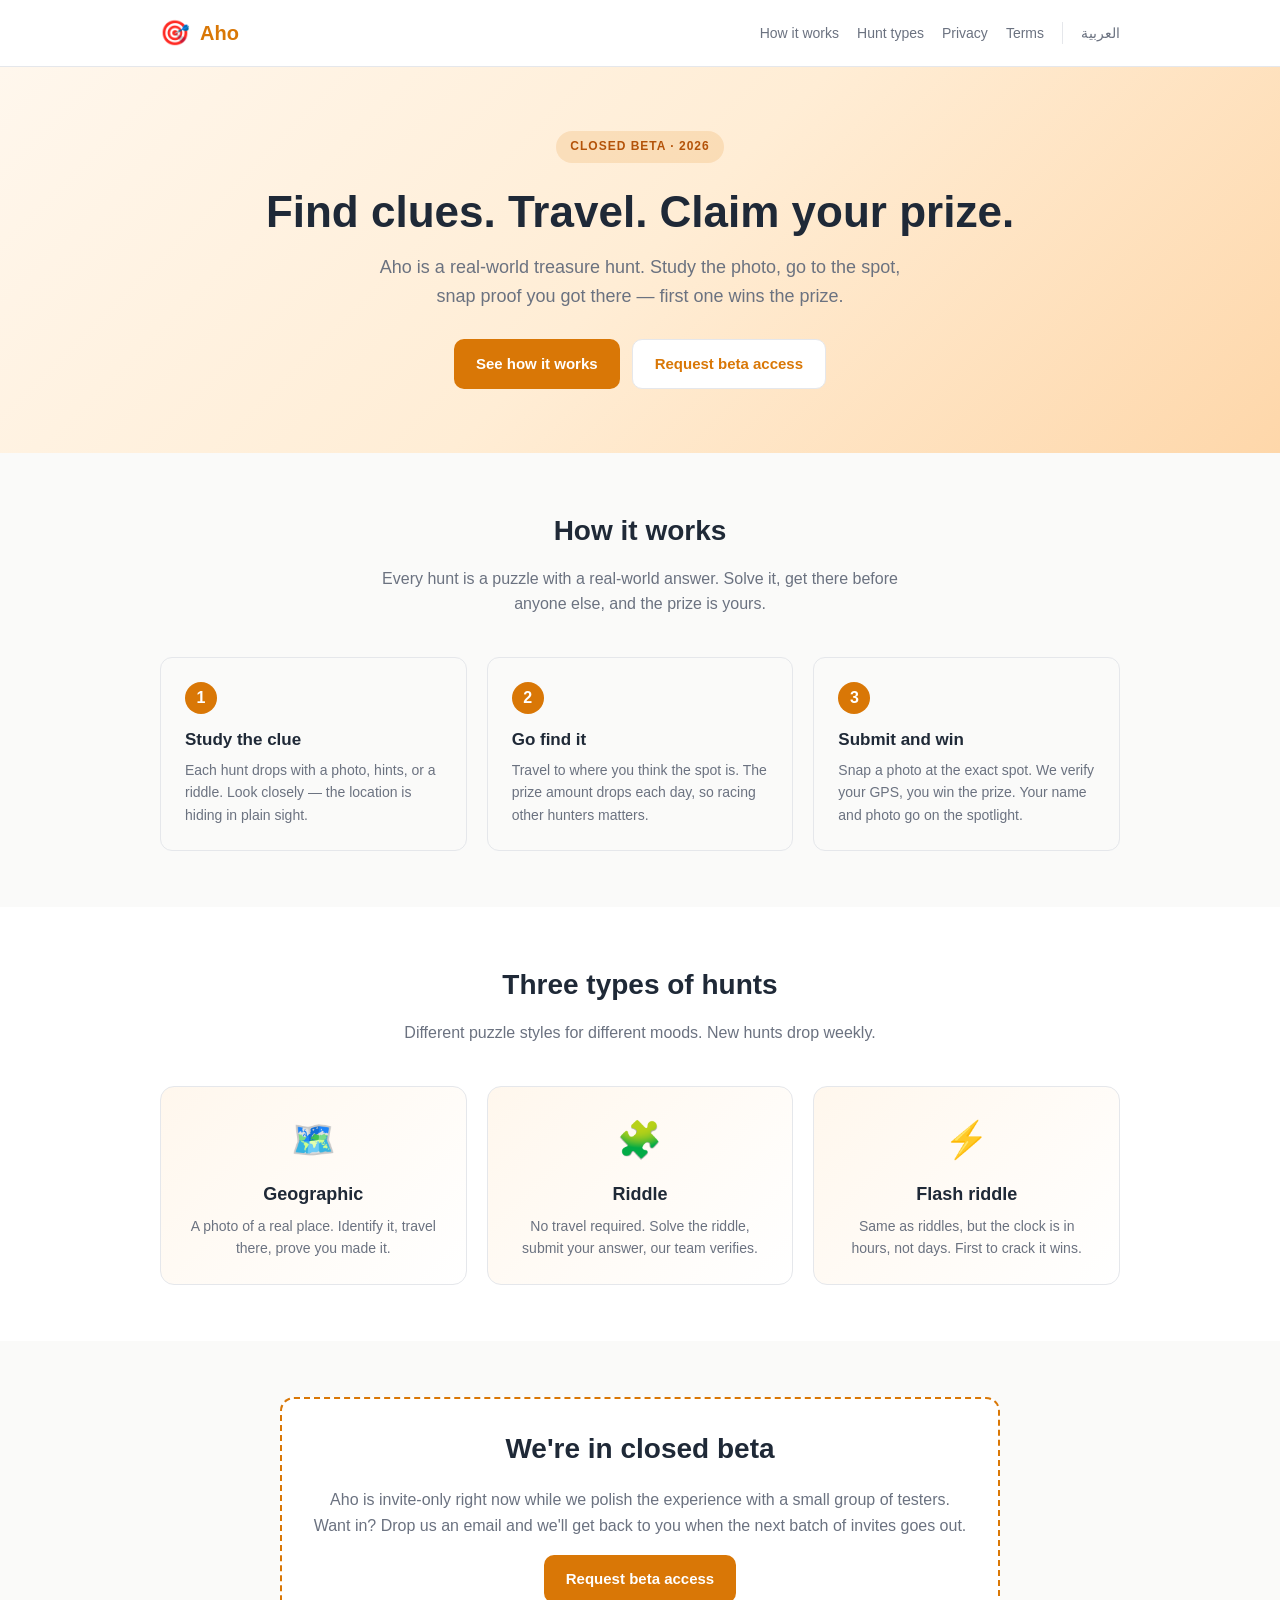
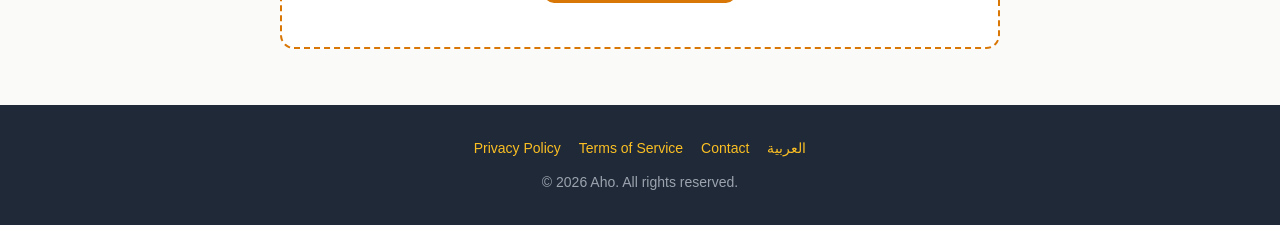
==== index.html @ 04b5e61f "init" ====
<!DOCTYPE html>
<html lang="en">
<head>
  <meta charset="UTF-8">
  <meta name="viewport" content="width=device-width, initial-scale=1.0">
  <meta name="robots" content="index, follow">
  <title>Aho — Real-world Treasure Hunts</title>
  <meta name="description" content="Aho is a real-world treasure hunt app. Find clues, travel to the spot, claim your prize.">
  <meta property="og:title" content="Aho — Real-world Treasure Hunts">
  <meta property="og:description" content="Find clues. Travel to the spot. Claim your prize.">
  <meta property="og:type" content="website">
  <link rel="icon" href="data:image/svg+xml,%3Csvg xmlns='http://www.w3.org/2000/svg' viewBox='0 0 100 100'%3E%3Ctext y='.9em' font-size='90'%3E🎯%3C/text%3E%3C/svg%3E">
  <link rel="stylesheet" href="style.css">
</head>
<body>
  <div class="topbar">
    <div class="topbar-inner">
      <a href="./" class="brand"><span class="icon">🎯</span> Aho</a>
      <div class="nav-links">
        <a href="#how">How it works</a>
        <a href="#hunts">Hunt types</a>
        <a href="privacy.html">Privacy</a>
        <a href="terms.html">Terms</a>
        <a href="ar/" class="lang-switch">العربية</a>
      </div>
    </div>
  </div>

  <section class="hero">
    <div class="hero-inner">
      <span class="badge">Closed beta · 2026</span>
      <h1>Find clues. Travel. Claim your prize.</h1>
      <p class="tagline">Aho is a real-world treasure hunt. Study the photo,
      go to the spot, snap proof you got there — first one wins the prize.</p>
      <div class="cta-row">
        <a href="#how" class="cta cta-primary">See how it works</a>
        <a href="mailto:aho.hunts@gmail.com?subject=Aho%20beta%20access" class="cta cta-secondary">Request beta access</a>
      </div>
    </div>
  </section>

  <section id="how">
    <div class="section-inner">
      <h2>How it works</h2>
      <p class="lede">Every hunt is a puzzle with a real-world answer. Solve
      it, get there before anyone else, and the prize is yours.</p>

      <div class="steps">
        <div class="step">
          <span class="step-num">1</span>
          <h3>Study the clue</h3>
          <p>Each hunt drops with a photo, hints, or a riddle. Look closely —
          the location is hiding in plain sight.</p>
        </div>
        <div class="step">
          <span class="step-num">2</span>
          <h3>Go find it</h3>
          <p>Travel to where you think the spot is. The prize amount drops
          each day, so racing other hunters matters.</p>
        </div>
        <div class="step">
          <span class="step-num">3</span>
          <h3>Submit and win</h3>
          <p>Snap a photo at the exact spot. We verify your GPS, you win
          the prize. Your name and photo go on the spotlight.</p>
        </div>
      </div>
    </div>
  </section>

  <section id="hunts" class="alt">
    <div class="section-inner">
      <h2>Three types of hunts</h2>
      <p class="lede">Different puzzle styles for different moods. New hunts
      drop weekly.</p>

      <div class="hunts">
        <div class="hunt">
          <span class="icon">🗺️</span>
          <h3>Geographic</h3>
          <p>A photo of a real place. Identify it, travel there, prove
          you made it.</p>
        </div>
        <div class="hunt">
          <span class="icon">🧩</span>
          <h3>Riddle</h3>
          <p>No travel required. Solve the riddle, submit your answer,
          our team verifies.</p>
        </div>
        <div class="hunt">
          <span class="icon">⚡</span>
          <h3>Flash riddle</h3>
          <p>Same as riddles, but the clock is in hours, not days.
          First to crack it wins.</p>
        </div>
      </div>
    </div>
  </section>

  <section>
    <div class="section-inner">
      <div class="beta-callout">
        <h2>We're in closed beta</h2>
        <p>Aho is invite-only right now while we polish the experience with
        a small group of testers. Want in? Drop us an email and we'll get
        back to you when the next batch of invites goes out.</p>
        <p style="margin-top: 16px;">
          <a href="mailto:aho.hunts@gmail.com?subject=Aho%20beta%20access" class="cta cta-primary">Request beta access</a>
        </p>
      </div>
    </div>
  </section>

  <footer class="site-footer">
    <div class="footer-links">
      <a href="privacy.html">Privacy Policy</a>
      <a href="terms.html">Terms of Service</a>
      <a href="mailto:aho.hunts@gmail.com">Contact</a>
      <a href="ar/">العربية</a>
    </div>
    <div>© 2026 Aho. All rights reserved.</div>
  </footer>
</body>
</html>
---- style.css ----
/* Aho marketing site — single stylesheet, mobile-first, RTL-aware. */
:root {
  --fg: #1f2937;
  --muted: #6b7280;
  --accent: #d97706;
  --accent-dark: #b45309;
  --bg: #fafaf9;
  --card: #ffffff;
  --border: #e5e7eb;
  --max: 960px;
  --max-prose: 720px;
}

* { box-sizing: border-box; }

html { -webkit-text-size-adjust: 100%; }

body {
  font-family: -apple-system, BlinkMacSystemFont, "Segoe UI", Roboto,
    Helvetica, Arial, sans-serif, "Apple Color Emoji", "Segoe UI Emoji";
  color: var(--fg);
  background: var(--bg);
  line-height: 1.6;
  margin: 0;
}

/* Arabic typography tuning. */
body[dir="rtl"] {
  font-family: "Segoe UI", Tahoma, Arial, "Helvetica Neue", sans-serif;
}

a { color: var(--accent); }
a:hover { color: var(--accent-dark); }

/* Top bar — present on every page. */
.topbar {
  background: var(--card);
  border-bottom: 1px solid var(--border);
  padding: 14px 20px;
}
.topbar-inner {
  max-width: var(--max);
  margin: 0 auto;
  display: flex;
  align-items: center;
  justify-content: space-between;
  gap: 16px;
}
.brand {
  display: inline-flex;
  align-items: center;
  gap: 10px;
  font-size: 20px;
  font-weight: 700;
  color: var(--accent);
  text-decoration: none;
}
.brand .icon { font-size: 24px; }

.nav-links {
  display: flex;
  gap: 18px;
  font-size: 14px;
  align-items: center;
}
.nav-links a {
  color: var(--muted);
  text-decoration: none;
}
.nav-links a:hover, .nav-links a.current {
  color: var(--accent);
}
.lang-switch {
  border-inline-start: 1px solid var(--border);
  padding-inline-start: 18px;
  font-weight: 500;
}

/* Hero — marketing-only. */
.hero {
  background: linear-gradient(135deg, #fff7ed 0%, #ffedd5 50%, #fed7aa 100%);
  padding: 64px 20px;
  text-align: center;
  position: relative;
  overflow: hidden;
}
.hero-inner {
  max-width: var(--max);
  margin: 0 auto;
  position: relative;
  z-index: 1;
}
.hero .badge {
  display: inline-block;
  background: rgba(217, 119, 6, 0.15);
  color: var(--accent-dark);
  font-size: 12px;
  font-weight: 600;
  letter-spacing: 1px;
  text-transform: uppercase;
  padding: 6px 14px;
  border-radius: 999px;
  margin-bottom: 24px;
}
.hero h1 {
  font-size: 44px;
  margin: 0 0 16px;
  line-height: 1.15;
}
.hero p.tagline {
  font-size: 18px;
  color: var(--muted);
  margin: 0 auto 28px;
  max-width: 540px;
}
.cta-row {
  display: flex;
  gap: 12px;
  justify-content: center;
  flex-wrap: wrap;
}
.cta {
  display: inline-flex;
  align-items: center;
  gap: 8px;
  padding: 12px 22px;
  border-radius: 10px;
  text-decoration: none;
  font-weight: 600;
  font-size: 15px;
  transition: transform 0.1s ease;
}
.cta:hover { transform: translateY(-1px); }
.cta-primary {
  background: var(--accent);
  color: #fff;
}
.cta-secondary {
  background: #fff;
  color: var(--accent);
  border: 1px solid var(--border);
}

/* Sections. */
section {
  padding: 56px 20px;
}
.section-inner {
  max-width: var(--max);
  margin: 0 auto;
}
section.alt { background: var(--card); }
section h2 {
  font-size: 28px;
  margin: 0 0 12px;
  text-align: center;
}
section .lede {
  text-align: center;
  color: var(--muted);
  max-width: 560px;
  margin: 0 auto 40px;
}

/* How it works steps. */
.steps {
  display: grid;
  grid-template-columns: repeat(auto-fit, minmax(220px, 1fr));
  gap: 20px;
}
.step {
  background: var(--bg);
  border: 1px solid var(--border);
  border-radius: 12px;
  padding: 24px;
}
.step-num {
  display: inline-block;
  width: 32px;
  height: 32px;
  line-height: 32px;
  border-radius: 999px;
  background: var(--accent);
  color: #fff;
  font-weight: 700;
  text-align: center;
  margin-bottom: 12px;
}
.step h3 { margin: 0 0 6px; font-size: 17px; }
.step p { margin: 0; color: var(--muted); font-size: 14px; }

/* Hunt-type cards. */
.hunts {
  display: grid;
  grid-template-columns: repeat(auto-fit, minmax(220px, 1fr));
  gap: 20px;
}
.hunt {
  background: linear-gradient(135deg, #fff7ed, #ffffff);
  border: 1px solid var(--border);
  border-radius: 14px;
  padding: 24px;
  text-align: center;
}
.hunt .icon {
  font-size: 36px;
  display: block;
  margin-bottom: 12px;
}
.hunt h3 { margin: 0 0 6px; font-size: 18px; }
.hunt p { margin: 0; color: var(--muted); font-size: 14px; }

/* Beta callout. */
.beta-callout {
  background: var(--card);
  border: 2px dashed var(--accent);
  border-radius: 14px;
  padding: 28px;
  max-width: var(--max-prose);
  margin: 0 auto;
  text-align: center;
}
.beta-callout h2 { margin-top: 0; }
.beta-callout p { color: var(--muted); }

/* Prose-style content (legal pages). */
main.prose {
  max-width: var(--max-prose);
  margin: 0 auto;
  padding: 32px 20px 64px;
}
main.prose h1 { font-size: 28px; margin: 0 0 8px; }
main.prose h2 { font-size: 18px; margin: 32px 0 8px; }
main.prose h3 { font-size: 15px; margin: 20px 0 6px; }
main.prose p, main.prose ul, main.prose ol { margin: 0 0 12px; }
main.prose ul, main.prose ol { padding-inline-start: 22px; }
main.prose li { margin-bottom: 4px; }
main.prose .meta {
  color: var(--muted);
  font-size: 14px;
  margin-bottom: 24px;
}

code {
  background: #f3f4f6;
  padding: 1px 5px;
  border-radius: 3px;
  font-size: 0.92em;
}

/* Footer. */
footer.site-footer {
  background: #1f2937;
  color: #9ca3af;
  padding: 32px 20px;
  text-align: center;
  font-size: 14px;
}
footer.site-footer a { color: #fbbf24; text-decoration: none; }
footer.site-footer a:hover { text-decoration: underline; }
footer.site-footer .footer-links {
  margin-bottom: 12px;
  display: flex;
  justify-content: center;
  gap: 18px;
  flex-wrap: wrap;
}

@media (max-width: 540px) {
  .hero { padding: 48px 20px; }
  .hero h1 { font-size: 34px; }
  .hero p.tagline { font-size: 16px; }
  .nav-links { gap: 12px; font-size: 13px; }
  .lang-switch { padding-inline-start: 12px; }
  section { padding: 44px 20px; }
}

@media print {
  .topbar, footer.site-footer, .hero { display: none; }
  body { background: #fff; }
}
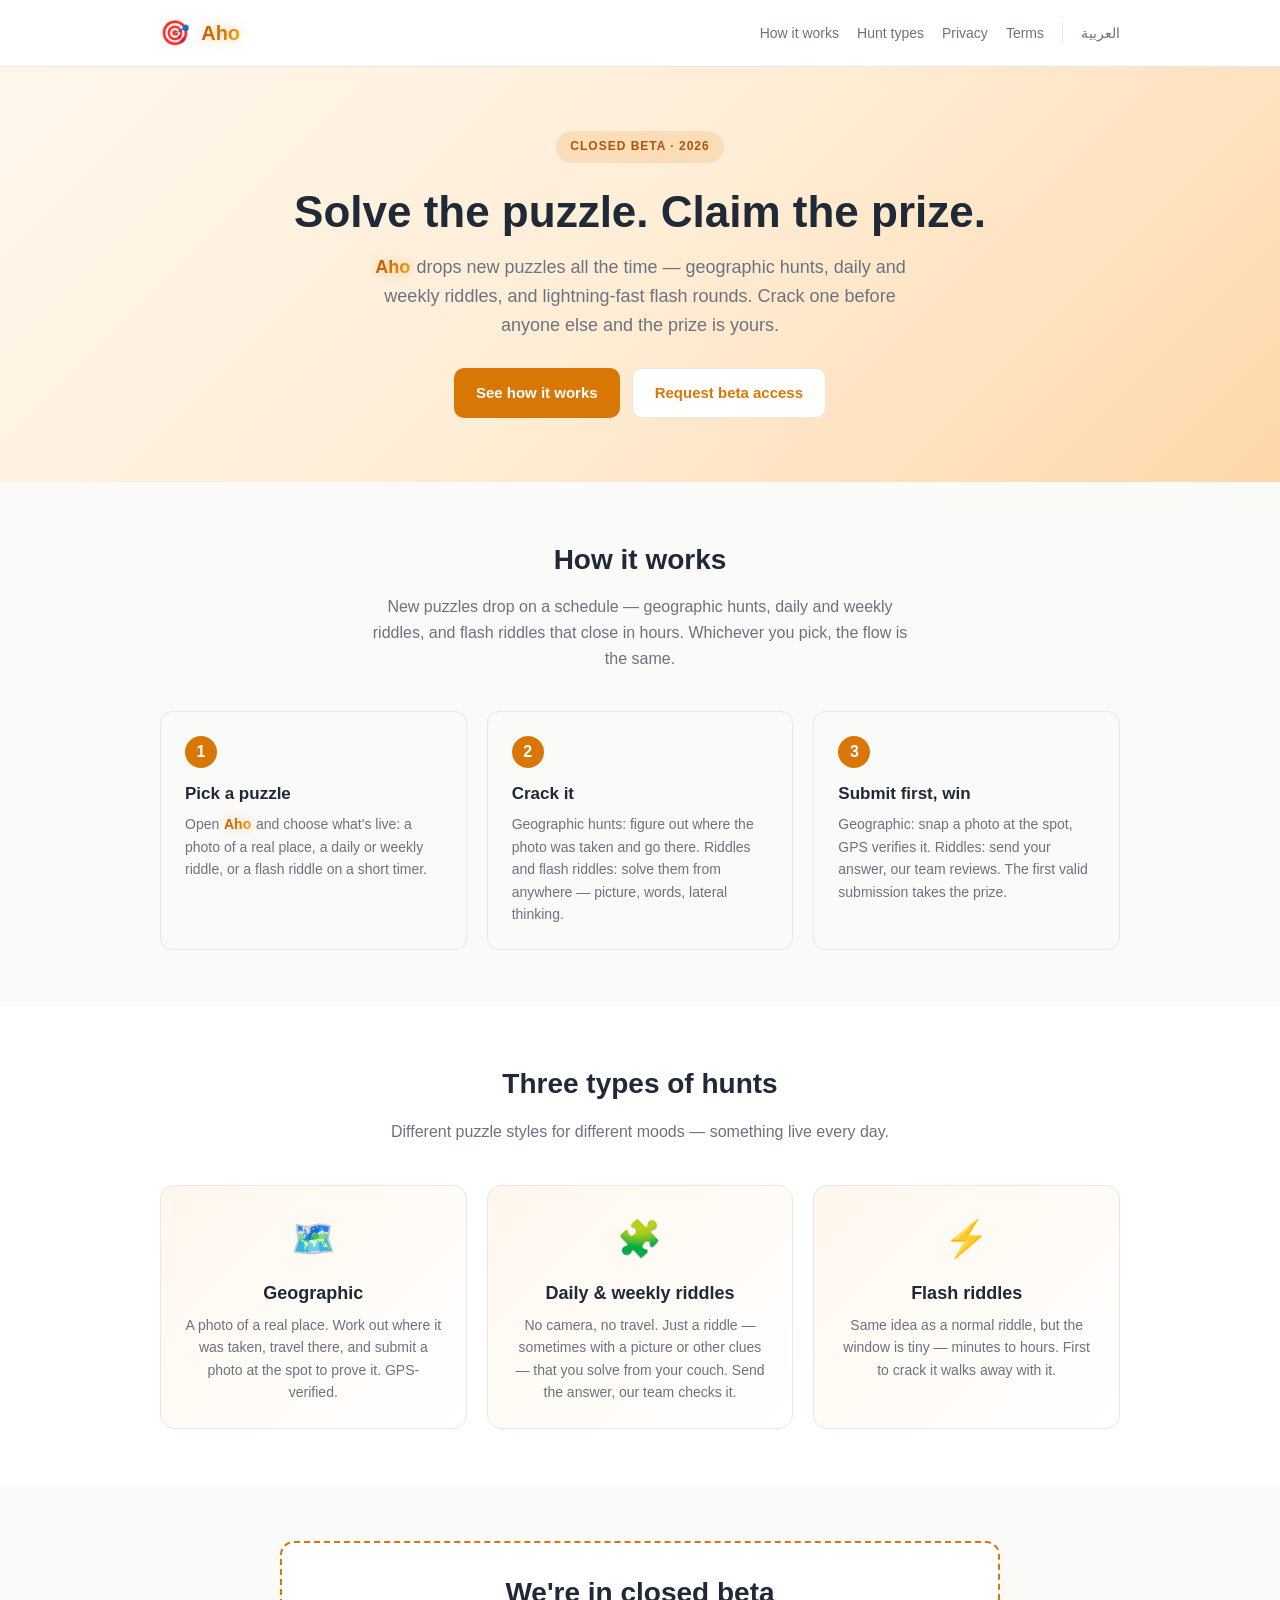
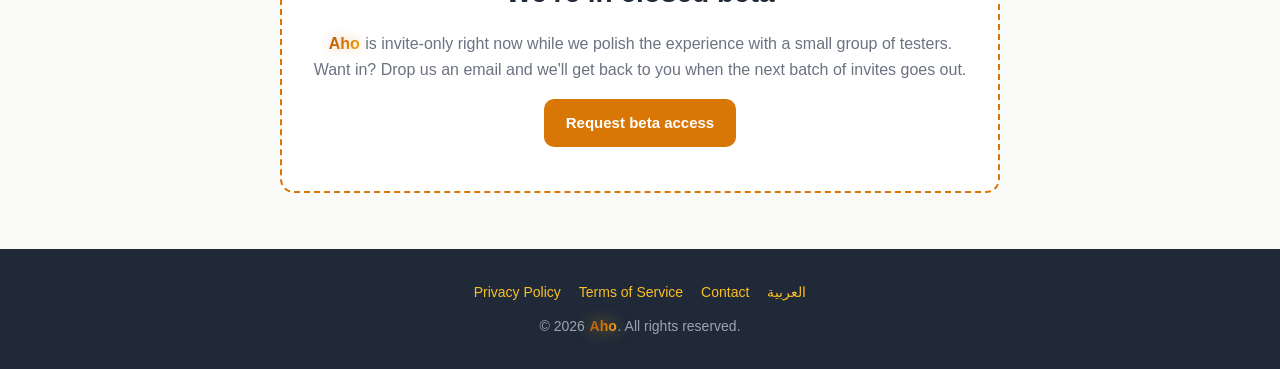
==== commit 197d4c25: "Tos & PP update" ====
--- a/index.html
+++ b/index.html
@@ -15,7 +15,7 @@
 <body>
   <div class="topbar">
     <div class="topbar-inner">
-      <a href="./" class="brand"><span class="icon">🎯</span> Aho</a>
+      <a href="./" class="brand"><span class="icon">🎯</span> <span class="brand-name">Aho</span></a>
       <div class="nav-links">
         <a href="#how">How it works</a>
         <a href="#hunts">Hunt types</a>
@@ -29,9 +29,10 @@
   <section class="hero">
     <div class="hero-inner">
       <span class="badge">Closed beta · 2026</span>
-      <h1>Find clues. Travel. Claim your prize.</h1>
-      <p class="tagline">Aho is a real-world treasure hunt. Study the photo,
-      go to the spot, snap proof you got there — first one wins the prize.</p>
+      <h1>Solve the puzzle. Claim the prize.</h1>
+      <p class="tagline"><span class="brand-name">Aho</span> drops new puzzles all the time —
+      geographic hunts, daily and weekly riddles, and lightning-fast flash rounds.
+      Crack one before anyone else and the prize is yours.</p>
       <div class="cta-row">
         <a href="#how" class="cta cta-primary">See how it works</a>
         <a href="mailto:aho.hunts@gmail.com?subject=Aho%20beta%20access" class="cta cta-secondary">Request beta access</a>
@@ -42,27 +43,31 @@
   <section id="how">
     <div class="section-inner">
       <h2>How it works</h2>
-      <p class="lede">Every hunt is a puzzle with a real-world answer. Solve
-      it, get there before anyone else, and the prize is yours.</p>
+      <p class="lede">New puzzles drop on a schedule — geographic hunts,
+      daily and weekly riddles, and flash riddles that close in hours.
+      Whichever you pick, the flow is the same.</p>
 
       <div class="steps">
         <div class="step">
           <span class="step-num">1</span>
-          <h3>Study the clue</h3>
-          <p>Each hunt drops with a photo, hints, or a riddle. Look closely —
-          the location is hiding in plain sight.</p>
+          <h3>Pick a puzzle</h3>
+          <p>Open <span class="brand-name">Aho</span> and choose what's
+          live: a photo of a real place, a daily or weekly riddle, or a
+          flash riddle on a short timer.</p>
         </div>
         <div class="step">
           <span class="step-num">2</span>
-          <h3>Go find it</h3>
-          <p>Travel to where you think the spot is. The prize amount drops
-          each day, so racing other hunters matters.</p>
+          <h3>Crack it</h3>
+          <p>Geographic hunts: figure out where the photo was taken and
+          go there. Riddles and flash riddles: solve them from anywhere
+          — picture, words, lateral thinking.</p>
         </div>
         <div class="step">
           <span class="step-num">3</span>
-          <h3>Submit and win</h3>
-          <p>Snap a photo at the exact spot. We verify your GPS, you win
-          the prize. Your name and photo go on the spotlight.</p>
+          <h3>Submit first, win</h3>
+          <p>Geographic: snap a photo at the spot, GPS verifies it.
+          Riddles: send your answer, our team reviews. The first valid
+          submission takes the prize.</p>
         </div>
       </div>
     </div>
@@ -71,27 +76,29 @@
   <section id="hunts" class="alt">
     <div class="section-inner">
       <h2>Three types of hunts</h2>
-      <p class="lede">Different puzzle styles for different moods. New hunts
-      drop weekly.</p>
+      <p class="lede">Different puzzle styles for different moods —
+      something live every day.</p>
 
       <div class="hunts">
         <div class="hunt">
           <span class="icon">🗺️</span>
           <h3>Geographic</h3>
-          <p>A photo of a real place. Identify it, travel there, prove
-          you made it.</p>
+          <p>A photo of a real place. Work out where it was taken,
+          travel there, and submit a photo at the spot to prove it.
+          GPS-verified.</p>
         </div>
         <div class="hunt">
           <span class="icon">🧩</span>
-          <h3>Riddle</h3>
-          <p>No travel required. Solve the riddle, submit your answer,
-          our team verifies.</p>
+          <h3>Daily &amp; weekly riddles</h3>
+          <p>No camera, no travel. Just a riddle — sometimes with a
+          picture or other clues — that you solve from your couch.
+          Send the answer, our team checks it.</p>
         </div>
         <div class="hunt">
           <span class="icon">⚡</span>
-          <h3>Flash riddle</h3>
-          <p>Same as riddles, but the clock is in hours, not days.
-          First to crack it wins.</p>
+          <h3>Flash riddles</h3>
+          <p>Same idea as a normal riddle, but the window is tiny —
+          minutes to hours. First to crack it walks away with it.</p>
         </div>
       </div>
     </div>
@@ -101,7 +108,7 @@
     <div class="section-inner">
       <div class="beta-callout">
         <h2>We're in closed beta</h2>
-        <p>Aho is invite-only right now while we polish the experience with
+        <p><span class="brand-name">Aho</span> is invite-only right now while we polish the experience with
         a small group of testers. Want in? Drop us an email and we'll get
         back to you when the next batch of invites goes out.</p>
         <p style="margin-top: 16px;">
@@ -118,7 +125,7 @@
       <a href="mailto:aho.hunts@gmail.com">Contact</a>
       <a href="ar/">العربية</a>
     </div>
-    <div>© 2026 Aho. All rights reserved.</div>
+    <div>© 2026 <span class="brand-name">Aho</span>. All rights reserved.</div>
   </footer>
 </body>
 </html>
--- a/style.css
+++ b/style.css
@@ -57,6 +57,40 @@
 }
 .brand .icon { font-size: 24px; }
 
+/* Glowing brand wordmark — every "Aho" / "آهو" gets the treatment. */
+.brand-name {
+  font-weight: 700;
+  background-image: linear-gradient(120deg,
+    #b45309 0%, #d97706 30%, #fbbf24 55%, #f59e0b 80%, #d97706 100%);
+  background-size: 220% auto;
+  background-position: 0% 50%;
+  -webkit-background-clip: text;
+  background-clip: text;
+  -webkit-text-fill-color: transparent;
+  color: transparent;
+  filter: drop-shadow(0 0 6px rgba(217, 119, 6, 0.4));
+  animation: aho-shimmer 4.5s ease-in-out infinite;
+  display: inline-block;
+  padding: 0 0.06em;
+}
+.brand .brand-name { font-size: inherit; }
+.site-footer .brand-name {
+  filter: drop-shadow(0 0 8px rgba(251, 191, 36, 0.55));
+}
+@keyframes aho-shimmer {
+  0%, 100% {
+    background-position: 0% 50%;
+    filter: drop-shadow(0 0 4px rgba(217, 119, 6, 0.35));
+  }
+  50% {
+    background-position: 100% 50%;
+    filter: drop-shadow(0 0 14px rgba(251, 191, 36, 0.7));
+  }
+}
+@media (prefers-reduced-motion: reduce) {
+  .brand-name { animation: none; }
+}
+
 .nav-links {
   display: flex;
   gap: 18px;
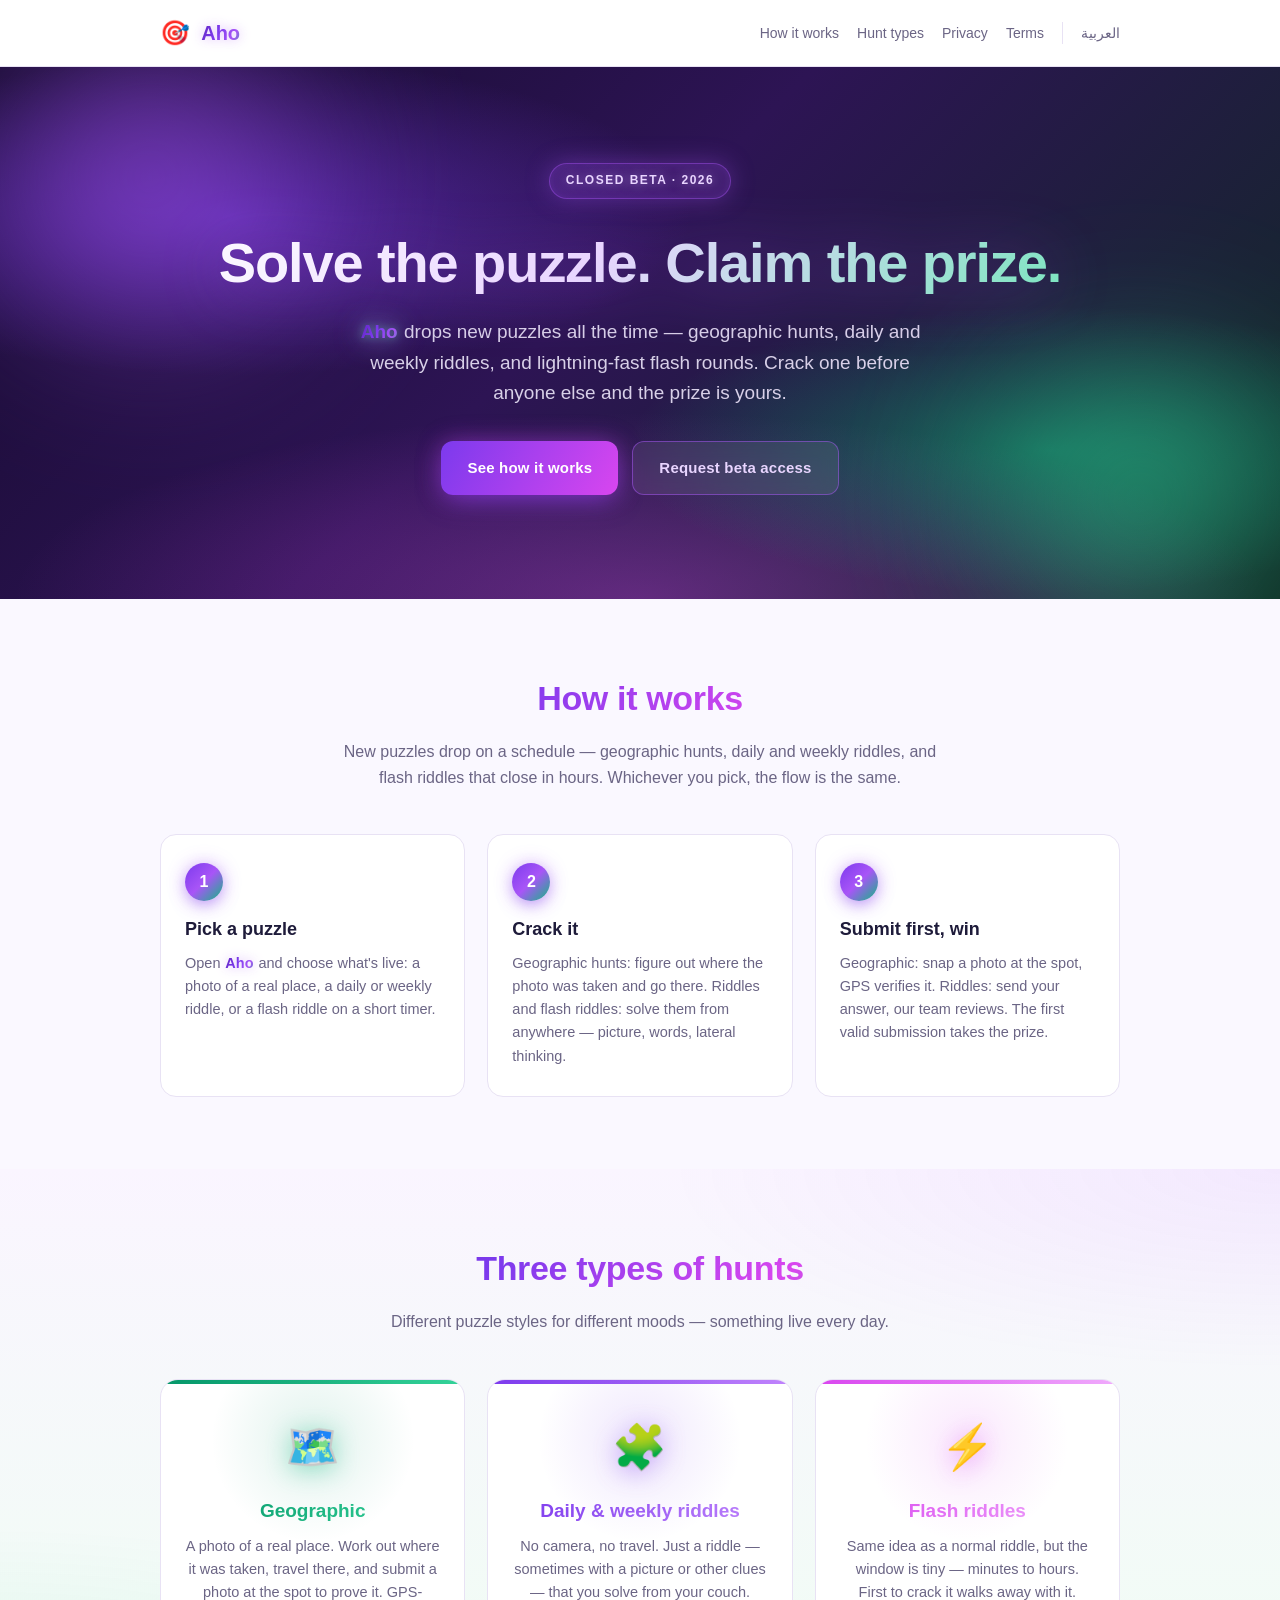
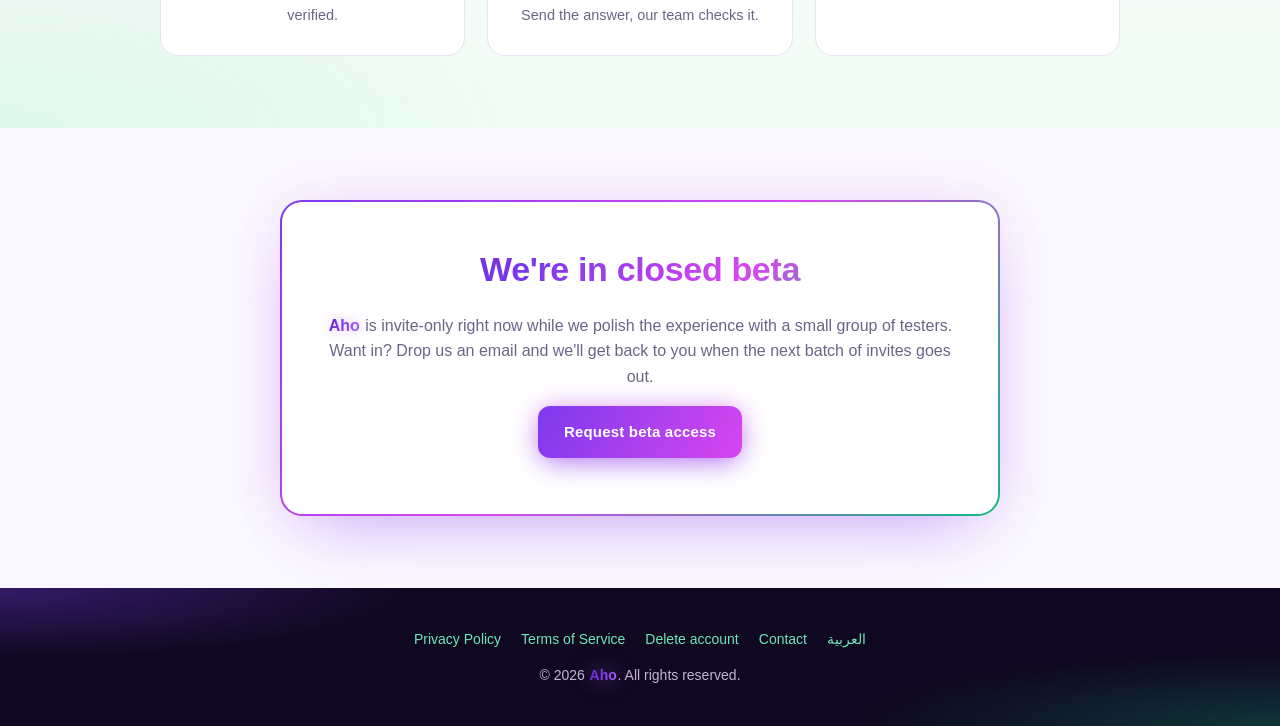
==== commit ee553fbd: "Add account deletion page (EN + AR) for Play Store requirement Adds /delete-account.html and /ar/del" ====
--- a/index.html
+++ b/index.html
@@ -122,6 +122,7 @@
     <div class="footer-links">
       <a href="privacy.html">Privacy Policy</a>
       <a href="terms.html">Terms of Service</a>
+      <a href="delete-account.html">Delete account</a>
       <a href="mailto:aho.hunts@gmail.com">Contact</a>
       <a href="ar/">العربية</a>
     </div>
--- a/style.css
+++ b/style.css
@@ -1,12 +1,18 @@
 /* Aho marketing site — single stylesheet, mobile-first, RTL-aware. */
 :root {
-  --fg: #1f2937;
-  --muted: #6b7280;
-  --accent: #d97706;
-  --accent-dark: #b45309;
-  --bg: #fafaf9;
+  --fg: #1e1b3a;
+  --muted: #6b6585;
+  --accent: #7c3aed;          /* violet-600 — primary purple */
+  --accent-dark: #5b21b6;     /* violet-800 */
+  --accent-light: #a855f7;    /* violet-500 */
+  --accent-2: #10b981;        /* emerald-500 — primary green */
+  --accent-2-dark: #047857;
+  --accent-2-light: #34d399;
+  --accent-3: #d946ef;        /* fuchsia — neon pop */
+  --bg: #faf8ff;
   --card: #ffffff;
-  --border: #e5e7eb;
+  --border: #e8e2f4;
+  --hero-deep: #150a2e;
   --max: 960px;
   --max-prose: 720px;
 }
@@ -37,6 +43,8 @@
   background: var(--card);
   border-bottom: 1px solid var(--border);
   padding: 14px 20px;
+  position: relative;
+  z-index: 5;
 }
 .topbar-inner {
   max-width: var(--max);
@@ -61,34 +69,40 @@
 .brand-name {
   font-weight: 700;
   background-image: linear-gradient(120deg,
-    #b45309 0%, #d97706 30%, #fbbf24 55%, #f59e0b 80%, #d97706 100%);
-  background-size: 220% auto;
+    #5b21b6 0%, #7c3aed 22%, #a855f7 38%, #10b981 58%, #34d399 75%, #d946ef 100%);
+  background-size: 240% auto;
   background-position: 0% 50%;
   -webkit-background-clip: text;
   background-clip: text;
   -webkit-text-fill-color: transparent;
   color: transparent;
-  filter: drop-shadow(0 0 6px rgba(217, 119, 6, 0.4));
+  filter: drop-shadow(0 0 6px rgba(168, 85, 247, 0.45));
   animation: aho-shimmer 4.5s ease-in-out infinite;
   display: inline-block;
   padding: 0 0.06em;
 }
 .brand .brand-name { font-size: inherit; }
+.hero .brand-name {
+  filter: drop-shadow(0 0 14px rgba(168, 85, 247, 0.85))
+          drop-shadow(0 0 4px rgba(110, 231, 183, 0.6));
+}
 .site-footer .brand-name {
-  filter: drop-shadow(0 0 8px rgba(251, 191, 36, 0.55));
+  filter: drop-shadow(0 0 10px rgba(168, 85, 247, 0.7));
 }
 @keyframes aho-shimmer {
   0%, 100% {
     background-position: 0% 50%;
-    filter: drop-shadow(0 0 4px rgba(217, 119, 6, 0.35));
+    filter: drop-shadow(0 0 5px rgba(124, 58, 237, 0.45));
   }
   50% {
     background-position: 100% 50%;
-    filter: drop-shadow(0 0 14px rgba(251, 191, 36, 0.7));
+    filter: drop-shadow(0 0 16px rgba(217, 70, 239, 0.65))
+            drop-shadow(0 0 6px rgba(52, 211, 153, 0.55));
   }
 }
 @media (prefers-reduced-motion: reduce) {
-  .brand-name { animation: none; }
+  .brand-name, .hero::before, .hero::after,
+  .cta-primary, .hero-orb { animation: none; }
 }
 
 .nav-links {
@@ -100,6 +114,7 @@
 .nav-links a {
   color: var(--muted);
   text-decoration: none;
+  transition: color 0.15s ease;
 }
 .nav-links a:hover, .nav-links a.current {
   color: var(--accent);
@@ -110,46 +125,97 @@
   font-weight: 500;
 }
 
-/* Hero — marketing-only. */
+/* Hero — dark, dramatic, glowing. */
 .hero {
-  background: linear-gradient(135deg, #fff7ed 0%, #ffedd5 50%, #fed7aa 100%);
-  padding: 64px 20px;
+  background:
+    radial-gradient(ellipse 60% 50% at 18% 28%, rgba(124, 58, 237, 0.55) 0%, transparent 60%),
+    radial-gradient(ellipse 55% 45% at 82% 72%, rgba(16, 185, 129, 0.45) 0%, transparent 60%),
+    radial-gradient(ellipse 70% 50% at 50% 100%, rgba(217, 70, 239, 0.35) 0%, transparent 70%),
+    linear-gradient(135deg, #150a2e 0%, #2d1454 45%, #0f2a23 100%);
+  color: #fff;
+  padding: 96px 20px 104px;
   text-align: center;
   position: relative;
   overflow: hidden;
-}
+  isolation: isolate;
+}
+/* Floating glow orbs behind hero content. */
+.hero::before, .hero::after {
+  content: '';
+  position: absolute;
+  border-radius: 50%;
+  filter: blur(80px);
+  opacity: 0.7;
+  pointer-events: none;
+  z-index: 0;
+}
+.hero::before {
+  width: 460px; height: 460px;
+  background: radial-gradient(circle, #a855f7 0%, transparent 65%);
+  top: -120px; inset-inline-start: -80px;
+  animation: orb-drift-a 22s ease-in-out infinite;
+}
+.hero::after {
+  width: 400px; height: 400px;
+  background: radial-gradient(circle, #34d399 0%, transparent 65%);
+  bottom: -100px; inset-inline-end: -60px;
+  animation: orb-drift-b 26s ease-in-out infinite;
+}
+@keyframes orb-drift-a {
+  0%, 100% { transform: translate(0, 0) scale(1); }
+  33% { transform: translate(60px, 40px) scale(1.08); }
+  66% { transform: translate(-30px, 80px) scale(0.95); }
+}
+@keyframes orb-drift-b {
+  0%, 100% { transform: translate(0, 0) scale(1); }
+  33% { transform: translate(-50px, -40px) scale(1.05); }
+  66% { transform: translate(40px, -70px) scale(0.92); }
+}
+/* Subtle grid/dot pattern over the hero. */
 .hero-inner {
   max-width: var(--max);
   margin: 0 auto;
   position: relative;
-  z-index: 1;
+  z-index: 2;
 }
 .hero .badge {
   display: inline-block;
-  background: rgba(217, 119, 6, 0.15);
-  color: var(--accent-dark);
+  background: rgba(168, 85, 247, 0.18);
+  border: 1px solid rgba(168, 85, 247, 0.45);
+  color: #e9d5ff;
   font-size: 12px;
-  font-weight: 600;
-  letter-spacing: 1px;
+  font-weight: 700;
+  letter-spacing: 1.5px;
   text-transform: uppercase;
-  padding: 6px 14px;
+  padding: 7px 16px;
   border-radius: 999px;
-  margin-bottom: 24px;
+  margin-bottom: 28px;
+  box-shadow: 0 0 24px rgba(168, 85, 247, 0.35),
+              inset 0 0 12px rgba(168, 85, 247, 0.15);
+  text-shadow: 0 0 12px rgba(217, 178, 255, 0.6);
 }
 .hero h1 {
-  font-size: 44px;
-  margin: 0 0 16px;
-  line-height: 1.15;
+  font-size: 56px;
+  font-weight: 800;
+  letter-spacing: -0.02em;
+  margin: 0 0 18px;
+  line-height: 1.3;
+  background: linear-gradient(135deg, #ffffff 0%, #e9d5ff 45%, #6ee7b7 100%);
+  -webkit-background-clip: text;
+  background-clip: text;
+  -webkit-text-fill-color: transparent;
+  color: transparent;
+  filter: drop-shadow(0 6px 32px rgba(168, 85, 247, 0.45));
 }
 .hero p.tagline {
-  font-size: 18px;
-  color: var(--muted);
-  margin: 0 auto 28px;
-  max-width: 540px;
+  font-size: 19px;
+  color: #d8d0e8;
+  margin: 0 auto 32px;
+  max-width: 580px;
 }
 .cta-row {
   display: flex;
-  gap: 12px;
+  gap: 14px;
   justify-content: center;
   flex-wrap: wrap;
 }
@@ -157,102 +223,224 @@
   display: inline-flex;
   align-items: center;
   gap: 8px;
-  padding: 12px 22px;
-  border-radius: 10px;
+  padding: 14px 26px;
+  border-radius: 12px;
   text-decoration: none;
-  font-weight: 600;
+  font-weight: 700;
   font-size: 15px;
-  transition: transform 0.1s ease;
-}
-.cta:hover { transform: translateY(-1px); }
+  letter-spacing: 0.2px;
+  transition: transform 0.15s ease, box-shadow 0.2s ease;
+  position: relative;
+}
+.cta:hover { transform: translateY(-2px); }
 .cta-primary {
-  background: var(--accent);
+  background: linear-gradient(120deg, #7c3aed 0%, #d946ef 50%, #10b981 100%);
+  background-size: 220% auto;
+  background-position: 0% 50%;
   color: #fff;
+  box-shadow: 0 8px 28px -6px rgba(124, 58, 237, 0.6),
+              0 0 24px rgba(217, 70, 239, 0.35);
+  animation: cta-shimmer 5s ease-in-out infinite;
+}
+.cta-primary:hover {
+  box-shadow: 0 12px 36px -6px rgba(124, 58, 237, 0.75),
+              0 0 36px rgba(52, 211, 153, 0.45);
+  color: #fff;
+}
+@keyframes cta-shimmer {
+  0%, 100% { background-position: 0% 50%; }
+  50% { background-position: 100% 50%; }
 }
 .cta-secondary {
+  background: rgba(255, 255, 255, 0.08);
+  color: #e9d5ff;
+  border: 1px solid rgba(168, 85, 247, 0.5);
+  backdrop-filter: blur(8px);
+  -webkit-backdrop-filter: blur(8px);
+}
+.cta-secondary:hover {
+  background: rgba(168, 85, 247, 0.15);
+  border-color: rgba(168, 85, 247, 0.85);
+  color: #fff;
+}
+/* On light sections (e.g. beta callout), make secondary readable. */
+section:not(.hero) .cta-secondary {
   background: #fff;
   color: var(--accent);
-  border: 1px solid var(--border);
+  border-color: var(--border);
+}
+section:not(.hero) .cta-secondary:hover {
+  border-color: var(--accent);
+  color: var(--accent-dark);
 }
 
 /* Sections. */
 section {
-  padding: 56px 20px;
+  padding: 72px 20px;
 }
 .section-inner {
   max-width: var(--max);
   margin: 0 auto;
 }
-section.alt { background: var(--card); }
+section.alt {
+  background:
+    radial-gradient(ellipse 80% 60% at 100% 0%, rgba(168, 85, 247, 0.08) 0%, transparent 60%),
+    radial-gradient(ellipse 70% 60% at 0% 100%, rgba(16, 185, 129, 0.08) 0%, transparent 60%),
+    linear-gradient(180deg, #faf5ff 0%, #f0fdf4 100%);
+}
 section h2 {
-  font-size: 28px;
-  margin: 0 0 12px;
-  text-align: center;
+  font-size: 34px;
+  font-weight: 800;
+  letter-spacing: -0.01em;
+  margin: 0 0 14px;
+  text-align: center;
+  background: linear-gradient(135deg, #5b21b6 0%, #7c3aed 35%, #d946ef 65%, #10b981 100%);
+  -webkit-background-clip: text;
+  background-clip: text;
+  -webkit-text-fill-color: transparent;
+  color: transparent;
 }
 section .lede {
   text-align: center;
   color: var(--muted);
-  max-width: 560px;
-  margin: 0 auto 40px;
+  max-width: 620px;
+  margin: 0 auto 44px;
+  font-size: 16px;
 }
 
 /* How it works steps. */
 .steps {
   display: grid;
-  grid-template-columns: repeat(auto-fit, minmax(220px, 1fr));
-  gap: 20px;
+  grid-template-columns: repeat(auto-fit, minmax(240px, 1fr));
+  gap: 22px;
 }
 .step {
-  background: var(--bg);
+  background: var(--card);
   border: 1px solid var(--border);
-  border-radius: 12px;
-  padding: 24px;
+  border-radius: 16px;
+  padding: 28px 24px;
+  position: relative;
+  transition: transform 0.2s ease, box-shadow 0.2s ease, border-color 0.2s ease;
+}
+.step:hover {
+  transform: translateY(-4px);
+  box-shadow: 0 18px 40px -16px rgba(124, 58, 237, 0.35);
+  border-color: rgba(124, 58, 237, 0.35);
 }
 .step-num {
   display: inline-block;
-  width: 32px;
-  height: 32px;
-  line-height: 32px;
+  width: 38px;
+  height: 38px;
+  line-height: 38px;
   border-radius: 999px;
-  background: var(--accent);
+  background: linear-gradient(135deg, #7c3aed 0%, #a855f7 50%, #10b981 100%);
   color: #fff;
-  font-weight: 700;
-  text-align: center;
-  margin-bottom: 12px;
-}
-.step h3 { margin: 0 0 6px; font-size: 17px; }
-.step p { margin: 0; color: var(--muted); font-size: 14px; }
-
-/* Hunt-type cards. */
+  font-weight: 800;
+  font-size: 16px;
+  text-align: center;
+  margin-bottom: 14px;
+  box-shadow: 0 6px 18px -4px rgba(124, 58, 237, 0.55),
+              0 0 18px rgba(168, 85, 247, 0.35);
+}
+.step h3 { margin: 0 0 8px; font-size: 18px; font-weight: 700; }
+.step p { margin: 0; color: var(--muted); font-size: 14.5px; }
+
+/* Hunt-type cards — each gets its own neon flavor. */
 .hunts {
   display: grid;
-  grid-template-columns: repeat(auto-fit, minmax(220px, 1fr));
-  gap: 20px;
+  grid-template-columns: repeat(auto-fit, minmax(240px, 1fr));
+  gap: 22px;
 }
 .hunt {
-  background: linear-gradient(135deg, #fff7ed, #ffffff);
+  --hunt-c1: #7c3aed;
+  --hunt-c2: #a855f7;
+  --hunt-shadow: rgba(124, 58, 237, 0.35);
+  background: var(--card);
   border: 1px solid var(--border);
-  border-radius: 14px;
-  padding: 24px;
-  text-align: center;
-}
+  border-radius: 18px;
+  padding: 32px 24px 28px;
+  text-align: center;
+  position: relative;
+  overflow: hidden;
+  transition: transform 0.25s ease, box-shadow 0.25s ease, border-color 0.25s ease;
+}
+.hunt::before {
+  content: '';
+  position: absolute;
+  top: 0; left: 0; right: 0;
+  height: 4px;
+  background: linear-gradient(90deg, var(--hunt-c1), var(--hunt-c2));
+}
+.hunt::after {
+  content: '';
+  position: absolute;
+  top: -60px;
+  left: 50%;
+  transform: translateX(-50%);
+  width: 240px;
+  height: 240px;
+  background: radial-gradient(circle, var(--hunt-c1) 0%, transparent 60%);
+  opacity: 0.12;
+  pointer-events: none;
+  transition: opacity 0.25s ease;
+  z-index: 0;
+}
+.hunt > * { position: relative; z-index: 1; }
+.hunt:hover {
+  transform: translateY(-6px);
+  box-shadow: 0 22px 50px -16px var(--hunt-shadow);
+  border-color: var(--hunt-c1);
+}
+.hunt:hover::after { opacity: 0.28; }
 .hunt .icon {
-  font-size: 36px;
+  font-size: 44px;
   display: block;
-  margin-bottom: 12px;
-}
-.hunt h3 { margin: 0 0 6px; font-size: 18px; }
-.hunt p { margin: 0; color: var(--muted); font-size: 14px; }
-
-/* Beta callout. */
+  margin-bottom: 14px;
+  filter: drop-shadow(0 4px 12px var(--hunt-shadow));
+}
+.hunt h3 {
+  margin: 0 0 8px;
+  font-size: 19px;
+  font-weight: 700;
+  background: linear-gradient(120deg, var(--hunt-c1), var(--hunt-c2));
+  -webkit-background-clip: text;
+  background-clip: text;
+  -webkit-text-fill-color: transparent;
+  color: transparent;
+}
+.hunt p { margin: 0; color: var(--muted); font-size: 14.5px; }
+
+/* Per-card color theme. */
+.hunts > .hunt:nth-child(1) {
+  --hunt-c1: #059669;
+  --hunt-c2: #34d399;
+  --hunt-shadow: rgba(16, 185, 129, 0.4);
+}
+.hunts > .hunt:nth-child(2) {
+  --hunt-c1: #7c3aed;
+  --hunt-c2: #c084fc;
+  --hunt-shadow: rgba(124, 58, 237, 0.4);
+}
+.hunts > .hunt:nth-child(3) {
+  --hunt-c1: #d946ef;
+  --hunt-c2: #f0abfc;
+  --hunt-shadow: rgba(217, 70, 239, 0.45);
+}
+
+/* Beta callout — gradient border + soft glow. */
 .beta-callout {
-  background: var(--card);
-  border: 2px dashed var(--accent);
-  border-radius: 14px;
-  padding: 28px;
+  position: relative;
+  border-radius: 22px;
+  padding: 40px 32px;
   max-width: var(--max-prose);
   margin: 0 auto;
   text-align: center;
+  background:
+    linear-gradient(#fff, #fff) padding-box,
+    linear-gradient(135deg, #7c3aed 0%, #d946ef 50%, #10b981 100%) border-box;
+  border: 2px solid transparent;
+  box-shadow: 0 30px 70px -30px rgba(124, 58, 237, 0.4),
+              0 0 60px -10px rgba(217, 70, 239, 0.2);
 }
 .beta-callout h2 { margin-top: 0; }
 .beta-callout p { color: var(--muted); }
@@ -264,7 +452,7 @@
   padding: 32px 20px 64px;
 }
 main.prose h1 { font-size: 28px; margin: 0 0 8px; }
-main.prose h2 { font-size: 18px; margin: 32px 0 8px; }
+main.prose h2 { font-size: 18px; margin: 32px 0 8px; color: var(--accent-dark); }
 main.prose h3 { font-size: 15px; margin: 20px 0 6px; }
 main.prose p, main.prose ul, main.prose ol { margin: 0 0 12px; }
 main.prose ul, main.prose ol { padding-inline-start: 22px; }
@@ -276,37 +464,47 @@
 }
 
 code {
-  background: #f3f4f6;
-  padding: 1px 5px;
-  border-radius: 3px;
+  background: #f3eafc;
+  color: var(--accent-dark);
+  padding: 1px 6px;
+  border-radius: 4px;
   font-size: 0.92em;
 }
 
 /* Footer. */
 footer.site-footer {
-  background: #1f2937;
-  color: #9ca3af;
-  padding: 32px 20px;
+  background:
+    radial-gradient(ellipse 50% 80% at 0% 0%, rgba(124, 58, 237, 0.35) 0%, transparent 65%),
+    radial-gradient(ellipse 50% 80% at 100% 100%, rgba(16, 185, 129, 0.25) 0%, transparent 65%),
+    #0f0820;
+  color: #c4b5d8;
+  padding: 40px 20px;
   text-align: center;
   font-size: 14px;
-}
-footer.site-footer a { color: #fbbf24; text-decoration: none; }
-footer.site-footer a:hover { text-decoration: underline; }
+  position: relative;
+  overflow: hidden;
+}
+footer.site-footer a { color: #6ee7b7; text-decoration: none; transition: color 0.15s; }
+footer.site-footer a:hover { color: #c4b5fd; text-decoration: underline; }
 footer.site-footer .footer-links {
-  margin-bottom: 12px;
+  margin-bottom: 14px;
   display: flex;
   justify-content: center;
-  gap: 18px;
+  gap: 20px;
   flex-wrap: wrap;
 }
 
 @media (max-width: 540px) {
-  .hero { padding: 48px 20px; }
-  .hero h1 { font-size: 34px; }
+  .hero { padding: 64px 20px 76px; }
+  .hero h1 { font-size: 38px; }
   .hero p.tagline { font-size: 16px; }
+  .hero::before { width: 320px; height: 320px; }
+  .hero::after { width: 280px; height: 280px; }
+  section h2 { font-size: 28px; }
   .nav-links { gap: 12px; font-size: 13px; }
   .lang-switch { padding-inline-start: 12px; }
-  section { padding: 44px 20px; }
+  section { padding: 56px 20px; }
+  .cta { padding: 12px 22px; }
 }
 
 @media print {
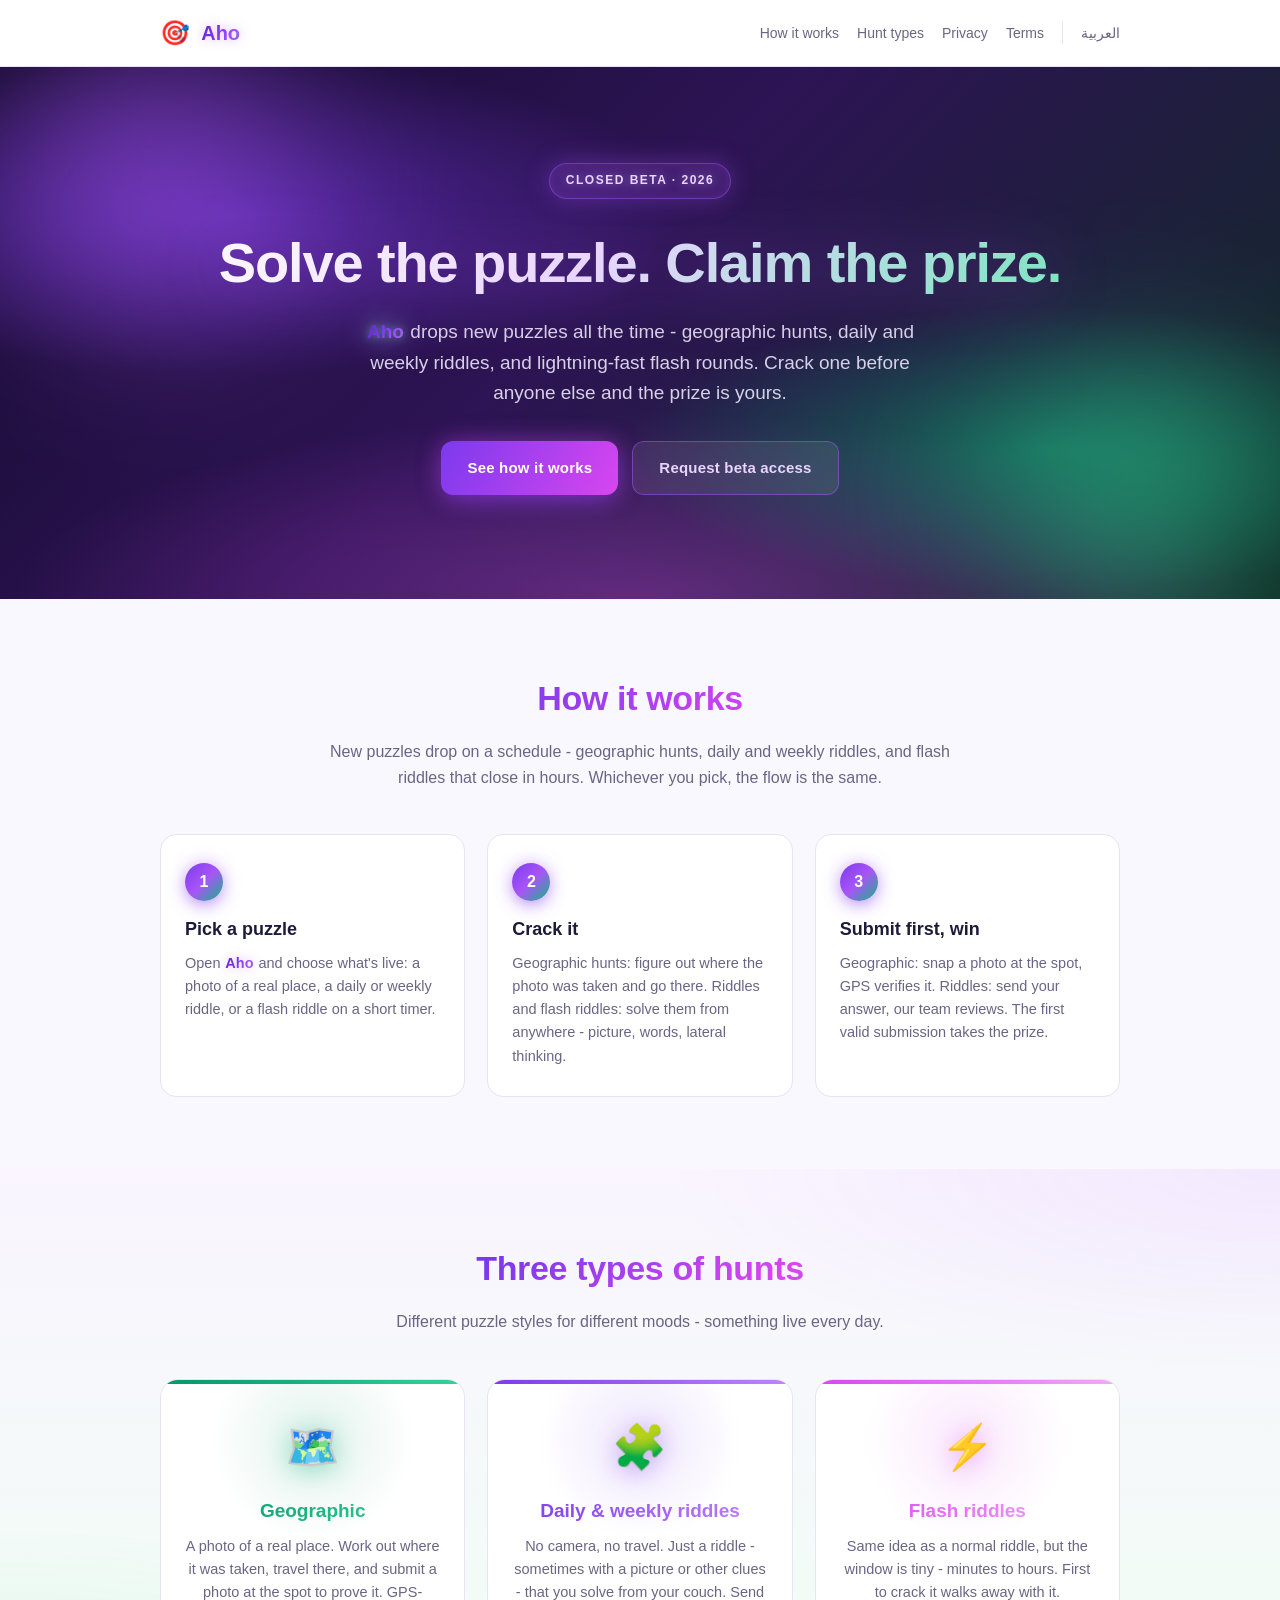
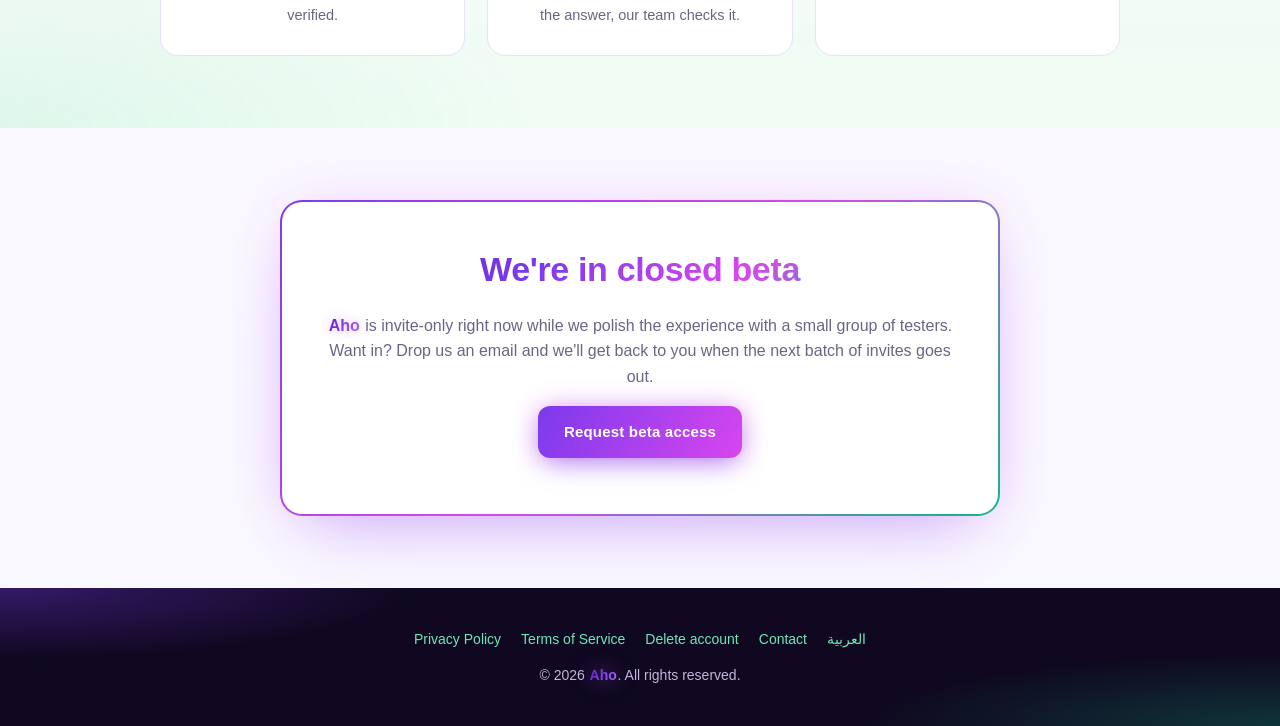
==== commit 22e38433: "Replace em-dashes with hyphens site-wide Co-Authored-By: Claude Opus 4.7 (1M context) <noreply@anthr" ====
--- a/index.html
+++ b/index.html
@@ -4,9 +4,9 @@
   <meta charset="UTF-8">
   <meta name="viewport" content="width=device-width, initial-scale=1.0">
   <meta name="robots" content="index, follow">
-  <title>Aho — Real-world Treasure Hunts</title>
+  <title>Aho - Real-world Treasure Hunts</title>
   <meta name="description" content="Aho is a real-world treasure hunt app. Find clues, travel to the spot, claim your prize.">
-  <meta property="og:title" content="Aho — Real-world Treasure Hunts">
+  <meta property="og:title" content="Aho - Real-world Treasure Hunts">
   <meta property="og:description" content="Find clues. Travel to the spot. Claim your prize.">
   <meta property="og:type" content="website">
   <link rel="icon" href="data:image/svg+xml,%3Csvg xmlns='http://www.w3.org/2000/svg' viewBox='0 0 100 100'%3E%3Ctext y='.9em' font-size='90'%3E🎯%3C/text%3E%3C/svg%3E">
@@ -30,7 +30,7 @@
     <div class="hero-inner">
       <span class="badge">Closed beta · 2026</span>
       <h1>Solve the puzzle. Claim the prize.</h1>
-      <p class="tagline"><span class="brand-name">Aho</span> drops new puzzles all the time —
+      <p class="tagline"><span class="brand-name">Aho</span> drops new puzzles all the time -
       geographic hunts, daily and weekly riddles, and lightning-fast flash rounds.
       Crack one before anyone else and the prize is yours.</p>
       <div class="cta-row">
@@ -43,7 +43,7 @@
   <section id="how">
     <div class="section-inner">
       <h2>How it works</h2>
-      <p class="lede">New puzzles drop on a schedule — geographic hunts,
+      <p class="lede">New puzzles drop on a schedule - geographic hunts,
       daily and weekly riddles, and flash riddles that close in hours.
       Whichever you pick, the flow is the same.</p>
 
@@ -60,7 +60,7 @@
           <h3>Crack it</h3>
           <p>Geographic hunts: figure out where the photo was taken and
           go there. Riddles and flash riddles: solve them from anywhere
-          — picture, words, lateral thinking.</p>
+          - picture, words, lateral thinking.</p>
         </div>
         <div class="step">
           <span class="step-num">3</span>
@@ -76,7 +76,7 @@
   <section id="hunts" class="alt">
     <div class="section-inner">
       <h2>Three types of hunts</h2>
-      <p class="lede">Different puzzle styles for different moods —
+      <p class="lede">Different puzzle styles for different moods -
       something live every day.</p>
 
       <div class="hunts">
@@ -90,14 +90,14 @@
         <div class="hunt">
           <span class="icon">🧩</span>
           <h3>Daily &amp; weekly riddles</h3>
-          <p>No camera, no travel. Just a riddle — sometimes with a
-          picture or other clues — that you solve from your couch.
+          <p>No camera, no travel. Just a riddle - sometimes with a
+          picture or other clues - that you solve from your couch.
           Send the answer, our team checks it.</p>
         </div>
         <div class="hunt">
           <span class="icon">⚡</span>
           <h3>Flash riddles</h3>
-          <p>Same idea as a normal riddle, but the window is tiny —
+          <p>Same idea as a normal riddle, but the window is tiny -
           minutes to hours. First to crack it walks away with it.</p>
         </div>
       </div>
--- a/style.css
+++ b/style.css
@@ -1,14 +1,14 @@
-/* Aho marketing site — single stylesheet, mobile-first, RTL-aware. */
+/* Aho marketing site - single stylesheet, mobile-first, RTL-aware. */
 :root {
   --fg: #1e1b3a;
   --muted: #6b6585;
-  --accent: #7c3aed;          /* violet-600 — primary purple */
+  --accent: #7c3aed;          /* violet-600 - primary purple */
   --accent-dark: #5b21b6;     /* violet-800 */
   --accent-light: #a855f7;    /* violet-500 */
-  --accent-2: #10b981;        /* emerald-500 — primary green */
+  --accent-2: #10b981;        /* emerald-500 - primary green */
   --accent-2-dark: #047857;
   --accent-2-light: #34d399;
-  --accent-3: #d946ef;        /* fuchsia — neon pop */
+  --accent-3: #d946ef;        /* fuchsia - neon pop */
   --bg: #faf8ff;
   --card: #ffffff;
   --border: #e8e2f4;
@@ -38,7 +38,7 @@
 a { color: var(--accent); }
 a:hover { color: var(--accent-dark); }
 
-/* Top bar — present on every page. */
+/* Top bar - present on every page. */
 .topbar {
   background: var(--card);
   border-bottom: 1px solid var(--border);
@@ -65,7 +65,7 @@
 }
 .brand .icon { font-size: 24px; }
 
-/* Glowing brand wordmark — every "Aho" / "آهو" gets the treatment. */
+/* Glowing brand wordmark - every "Aho" / "آهو" gets the treatment. */
 .brand-name {
   font-weight: 700;
   background-image: linear-gradient(120deg,
@@ -125,7 +125,7 @@
   font-weight: 500;
 }
 
-/* Hero — dark, dramatic, glowing. */
+/* Hero - dark, dramatic, glowing. */
 .hero {
   background:
     radial-gradient(ellipse 60% 50% at 18% 28%, rgba(124, 58, 237, 0.55) 0%, transparent 60%),
@@ -345,7 +345,7 @@
 .step h3 { margin: 0 0 8px; font-size: 18px; font-weight: 700; }
 .step p { margin: 0; color: var(--muted); font-size: 14.5px; }
 
-/* Hunt-type cards — each gets its own neon flavor. */
+/* Hunt-type cards - each gets its own neon flavor. */
 .hunts {
   display: grid;
   grid-template-columns: repeat(auto-fit, minmax(240px, 1fr));
@@ -427,7 +427,7 @@
   --hunt-shadow: rgba(217, 70, 239, 0.45);
 }
 
-/* Beta callout — gradient border + soft glow. */
+/* Beta callout - gradient border + soft glow. */
 .beta-callout {
   position: relative;
   border-radius: 22px;
